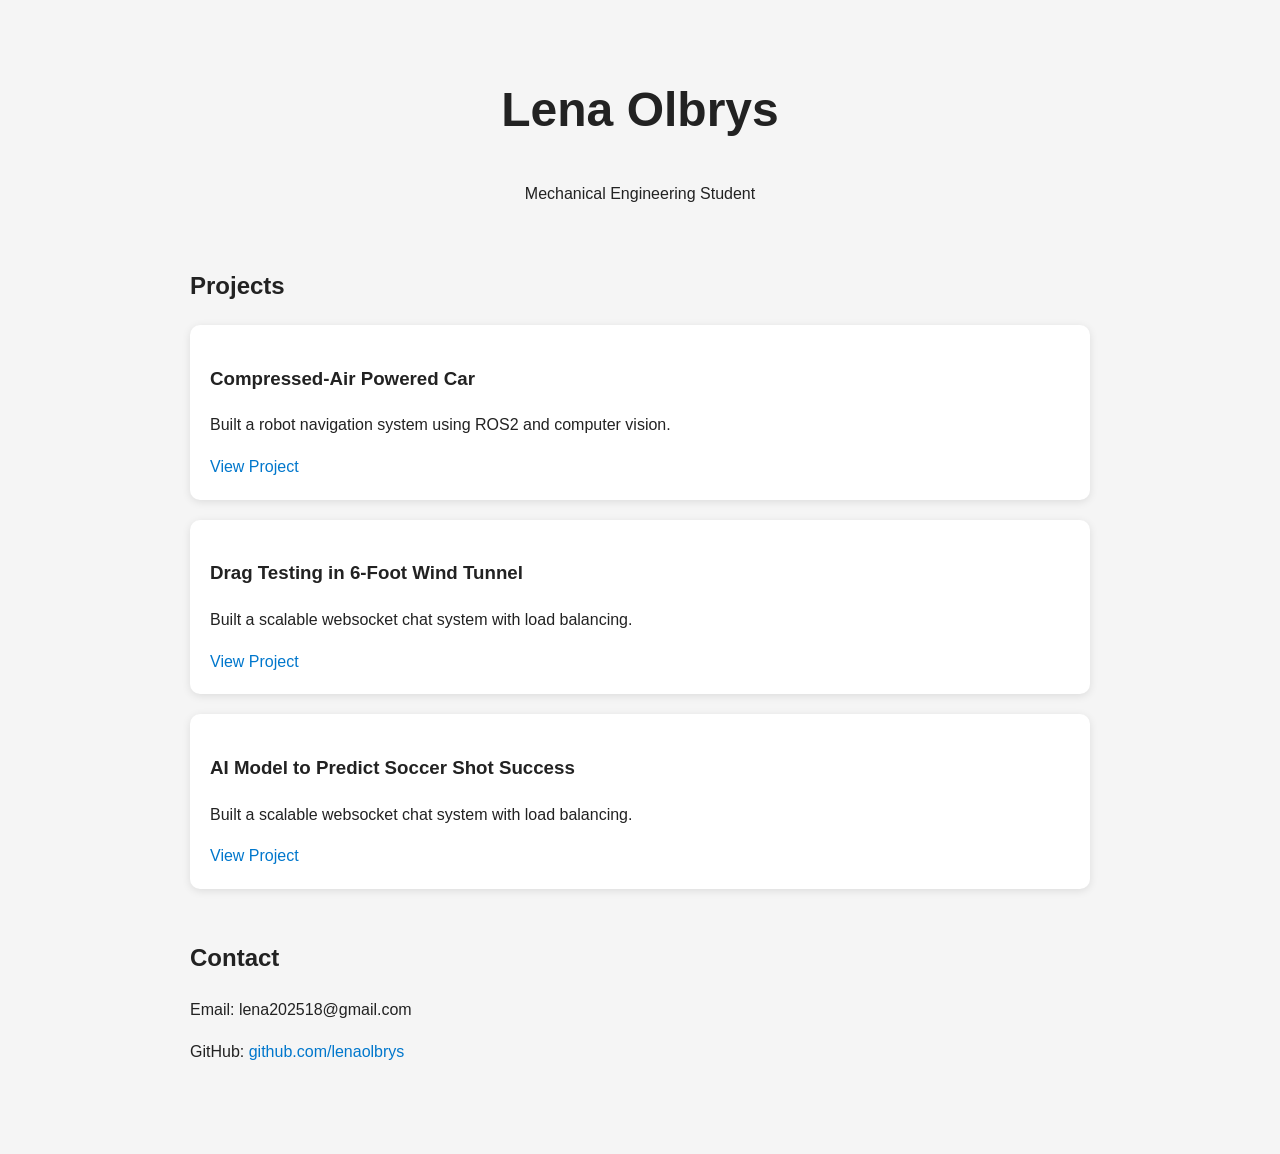
==== index.html @ 57761c37 "Update index.html" ====
<!DOCTYPE html>
<html lang="en">

<head>
  <meta charset="UTF-8">
  <meta name="viewport" content="width=device-width, initial-scale=1.0">
  <title>Lena Olbrys | Engineering Portfolio</title>

  <link rel="stylesheet" href="style.css">
</head>

<body>

  <header>
    <h1>Lena Olbrys</h1>
    <p>Mechanical Engineering Student</p>
  </header>
<!--
  <section>
    <h2>About Me</h2>
    <p>
      I build engineering projects focused on systems, performance,
      and real-world problem solving.
    </p>
  </section>
-->
  <section>
    <h2>Projects</h2>

    <div class="project">
      <h3>Compressed-Air Powered Car</h3>
      <p>
        Built a robot navigation system using ROS2 and computer vision.
      </p>

      <a href="compressed-air-car.html">
        View Project
      </a>
    </div>

    <div class="project">
      <h3>Drag Testing in 6-Foot Wind Tunnel</h3>
      <p>
        Built a scalable websocket chat system with load balancing.
      </p>

      <a href="https://github.com/yourusername/project2">
        View Project
      </a>
    </div>

    <div class="project">
      <h3>AI Model to Predict Soccer Shot Success</h3>
      <p>
        Built a scalable websocket chat system with load balancing.
      </p>

      <a href="https://github.com/yourusername/project3">
        View Project
      </a>
    </div>

  </section>

  <section>
    <h2>Contact</h2>

    <p>Email: lena202518@gmail.com</p>

    <p>
      GitHub:
      <a href="https://github.com/yourusername">
        github.com/lenaolbrys
      </a>
    </p>
  </section>

</body>
</html>
---- style.css ----
body {
  font-family: Arial, sans-serif;
  max-width: 900px;
  margin: auto;
  padding: 40px;
  line-height: 1.6;
  background-color: #f5f5f5;
  color: #222;
}

header {
  text-align: center;
  margin-bottom: 60px;
}

h1 {
  font-size: 3rem;
}

section {
  margin-bottom: 50px;
}

.project {
  background: white;
  padding: 20px;
  border-radius: 10px;
  margin-top: 20px;
  box-shadow: 0 2px 8px rgba(0,0,0,0.1);
}

a {
  color: #0077cc;
  text-decoration: none;
}

a:hover {
  text-decoration: underline;
}
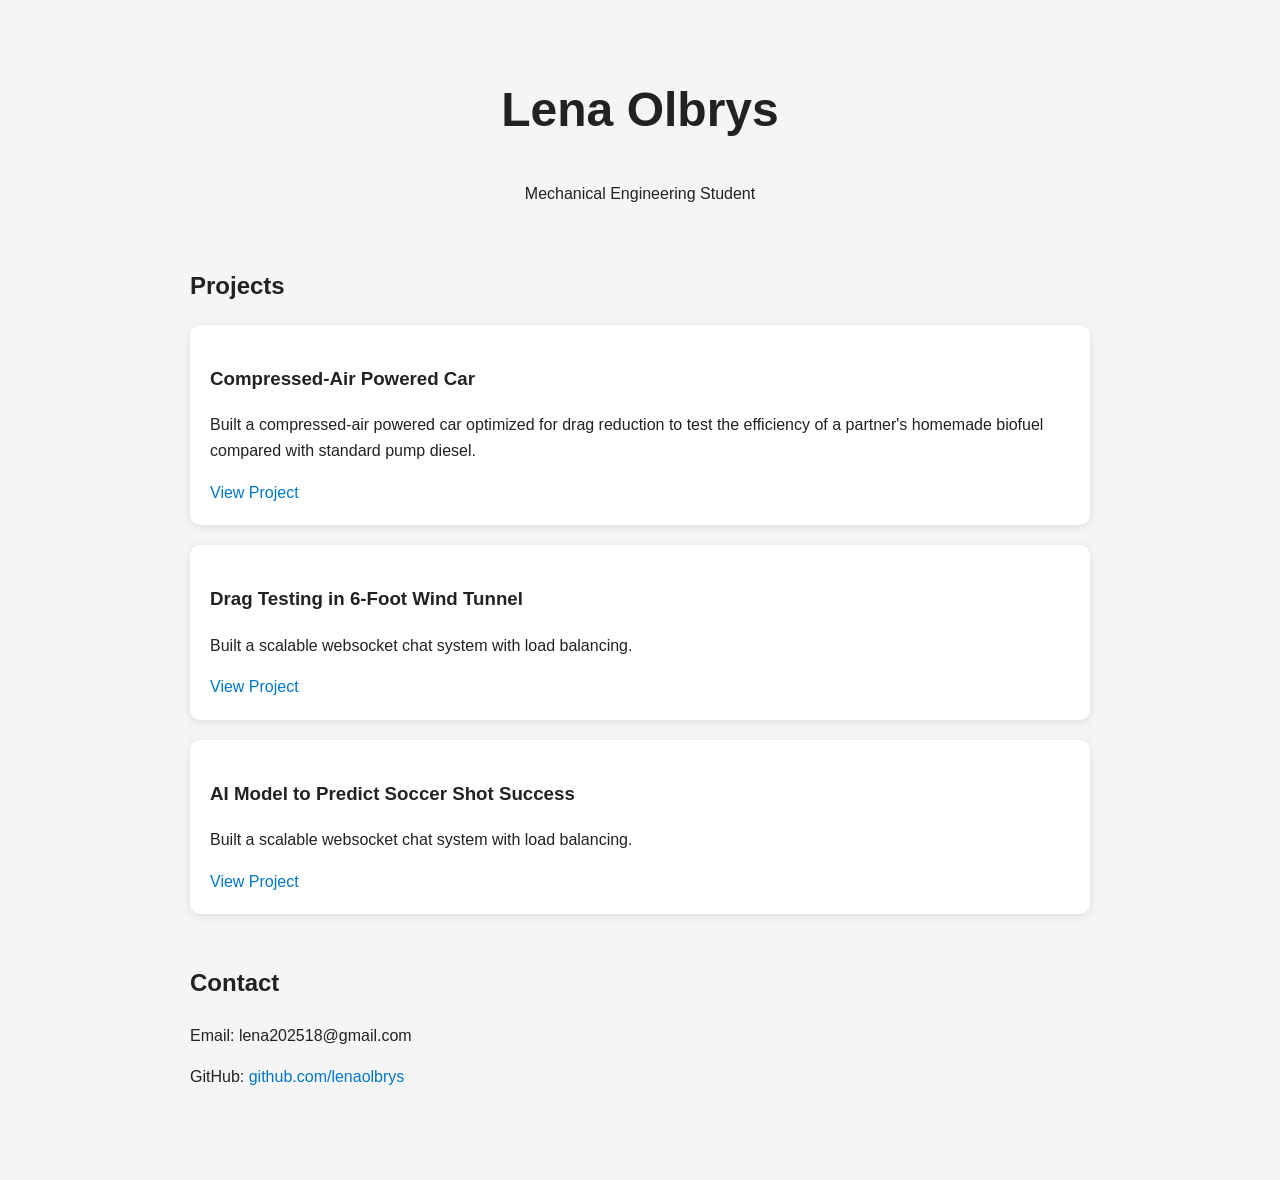
==== commit d38de577: "Update project description for compressed-air car" ====
--- a/index.html
+++ b/index.html
@@ -30,7 +30,7 @@
     <div class="project">
       <h3>Compressed-Air Powered Car</h3>
       <p>
-        Built a robot navigation system using ROS2 and computer vision.
+        Built a compressed-air powered car optimized for drag reduction to test the efficiency of a partner's homemade biofuel compared with standard pump diesel.
       </p>
 
       <a href="compressed-air-car.html">
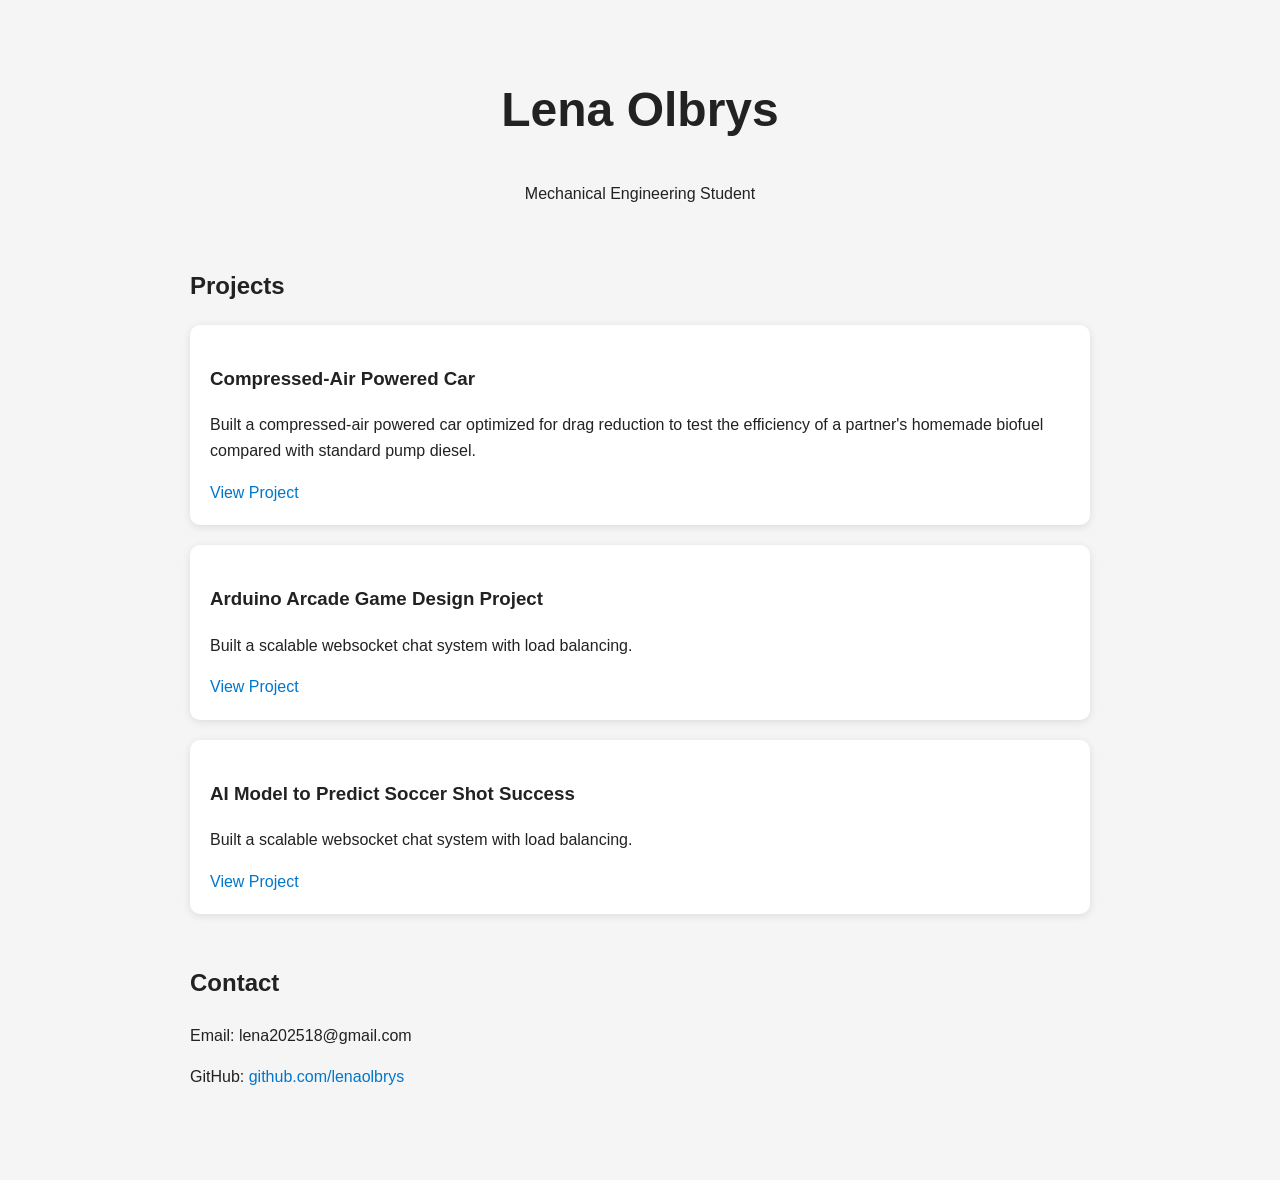
==== commit 03815087: "Update project title and link in index.html" ====
--- a/index.html
+++ b/index.html
@@ -39,12 +39,12 @@
     </div>
 
     <div class="project">
-      <h3>Drag Testing in 6-Foot Wind Tunnel</h3>
+      <h3>Arduino Arcade Game Design Project</h3>
       <p>
         Built a scalable websocket chat system with load balancing.
       </p>
 
-      <a href="https://github.com/yourusername/project2">
+      <a href="https://github.com/lenaolbrys/arduinogame">
         View Project
       </a>
     </div>
@@ -55,7 +55,7 @@
         Built a scalable websocket chat system with load balancing.
       </p>
 
-      <a href="https://github.com/yourusername/project3">
+     <a href="shot-bot.html">
         View Project
       </a>
     </div>
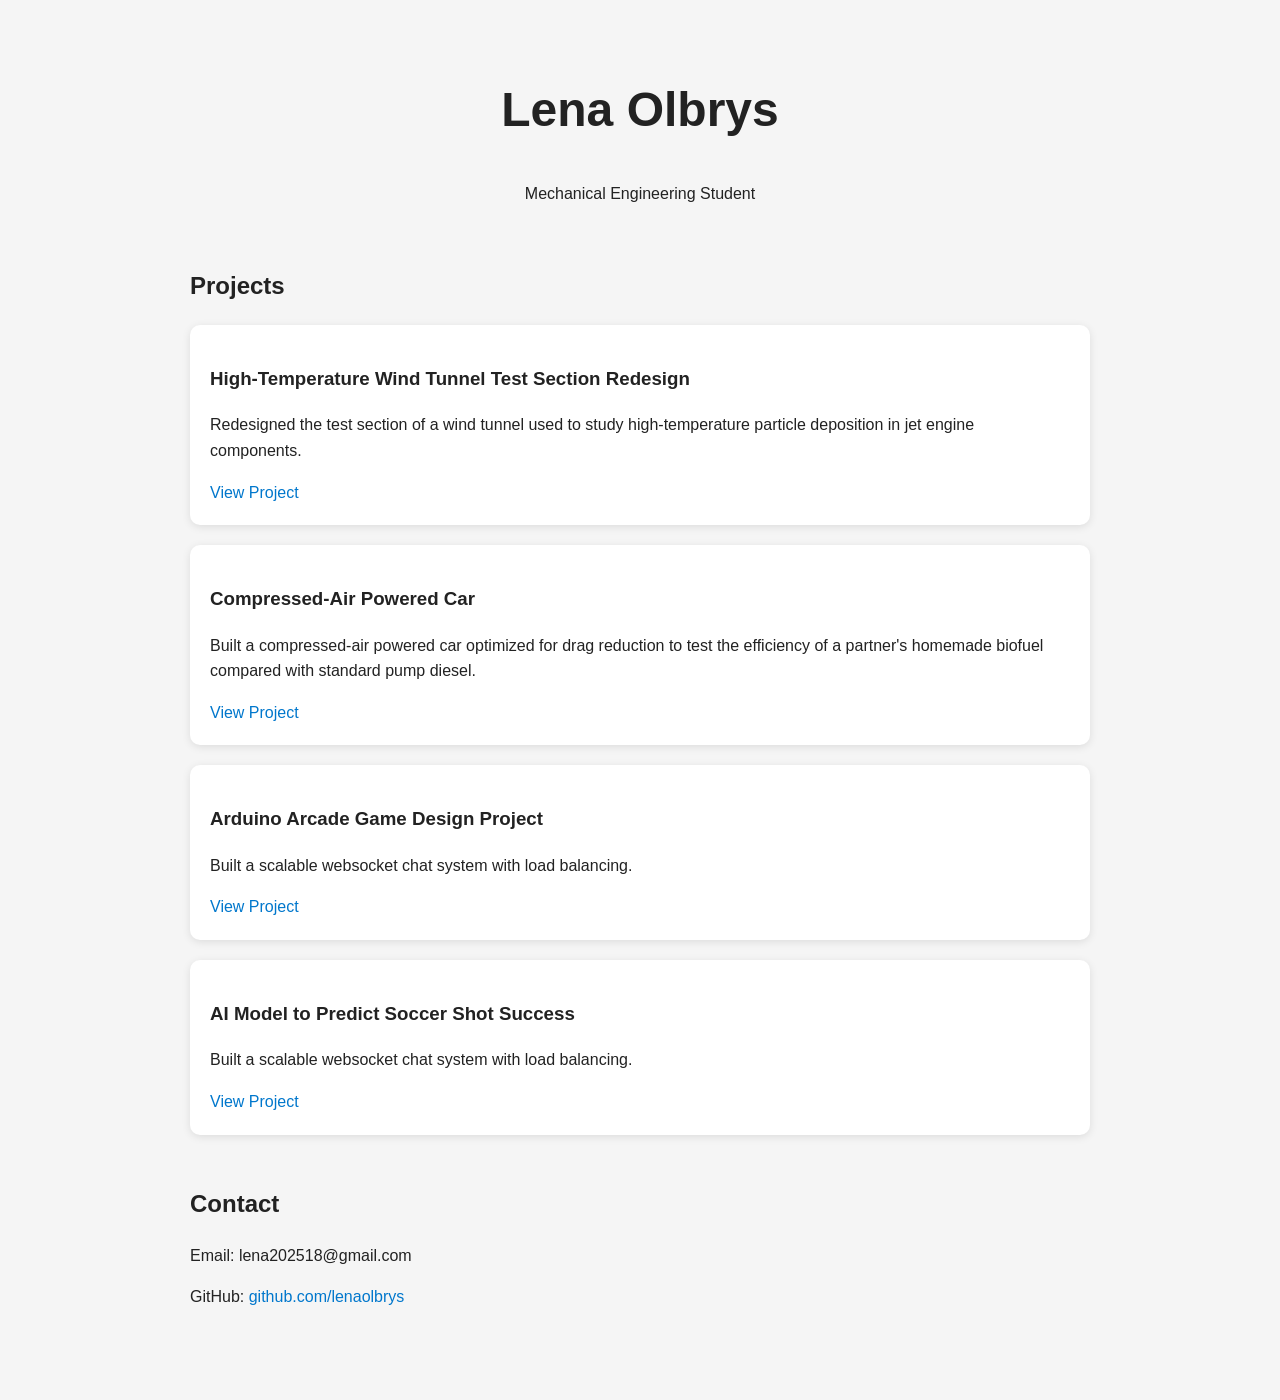
==== commit d5a92dee: "Add project details for wind tunnel redesign Added a new project section for the High-Temperature Wi" ====
--- a/index.html
+++ b/index.html
@@ -28,6 +28,17 @@
     <h2>Projects</h2>
 
     <div class="project">
+      <h3> High-Temperature Wind Tunnel Test Section Redesign</h3>
+      <p>
+        Redesigned the test section of a wind tunnel used to study high-temperature particle deposition in jet engine components. 
+      </p>
+
+      <a href="hightemptunnel.html">
+        View Project
+      </a>
+    </div>
+
+    <div class="project">
       <h3>Compressed-Air Powered Car</h3>
       <p>
         Built a compressed-air powered car optimized for drag reduction to test the efficiency of a partner's homemade biofuel compared with standard pump diesel.
@@ -44,7 +55,7 @@
         Built a scalable websocket chat system with load balancing.
       </p>
 
-      <a href="https://github.com/lenaolbrys/arduinogame">
+      <a href="arduinogame.html">
         View Project
       </a>
     </div>
